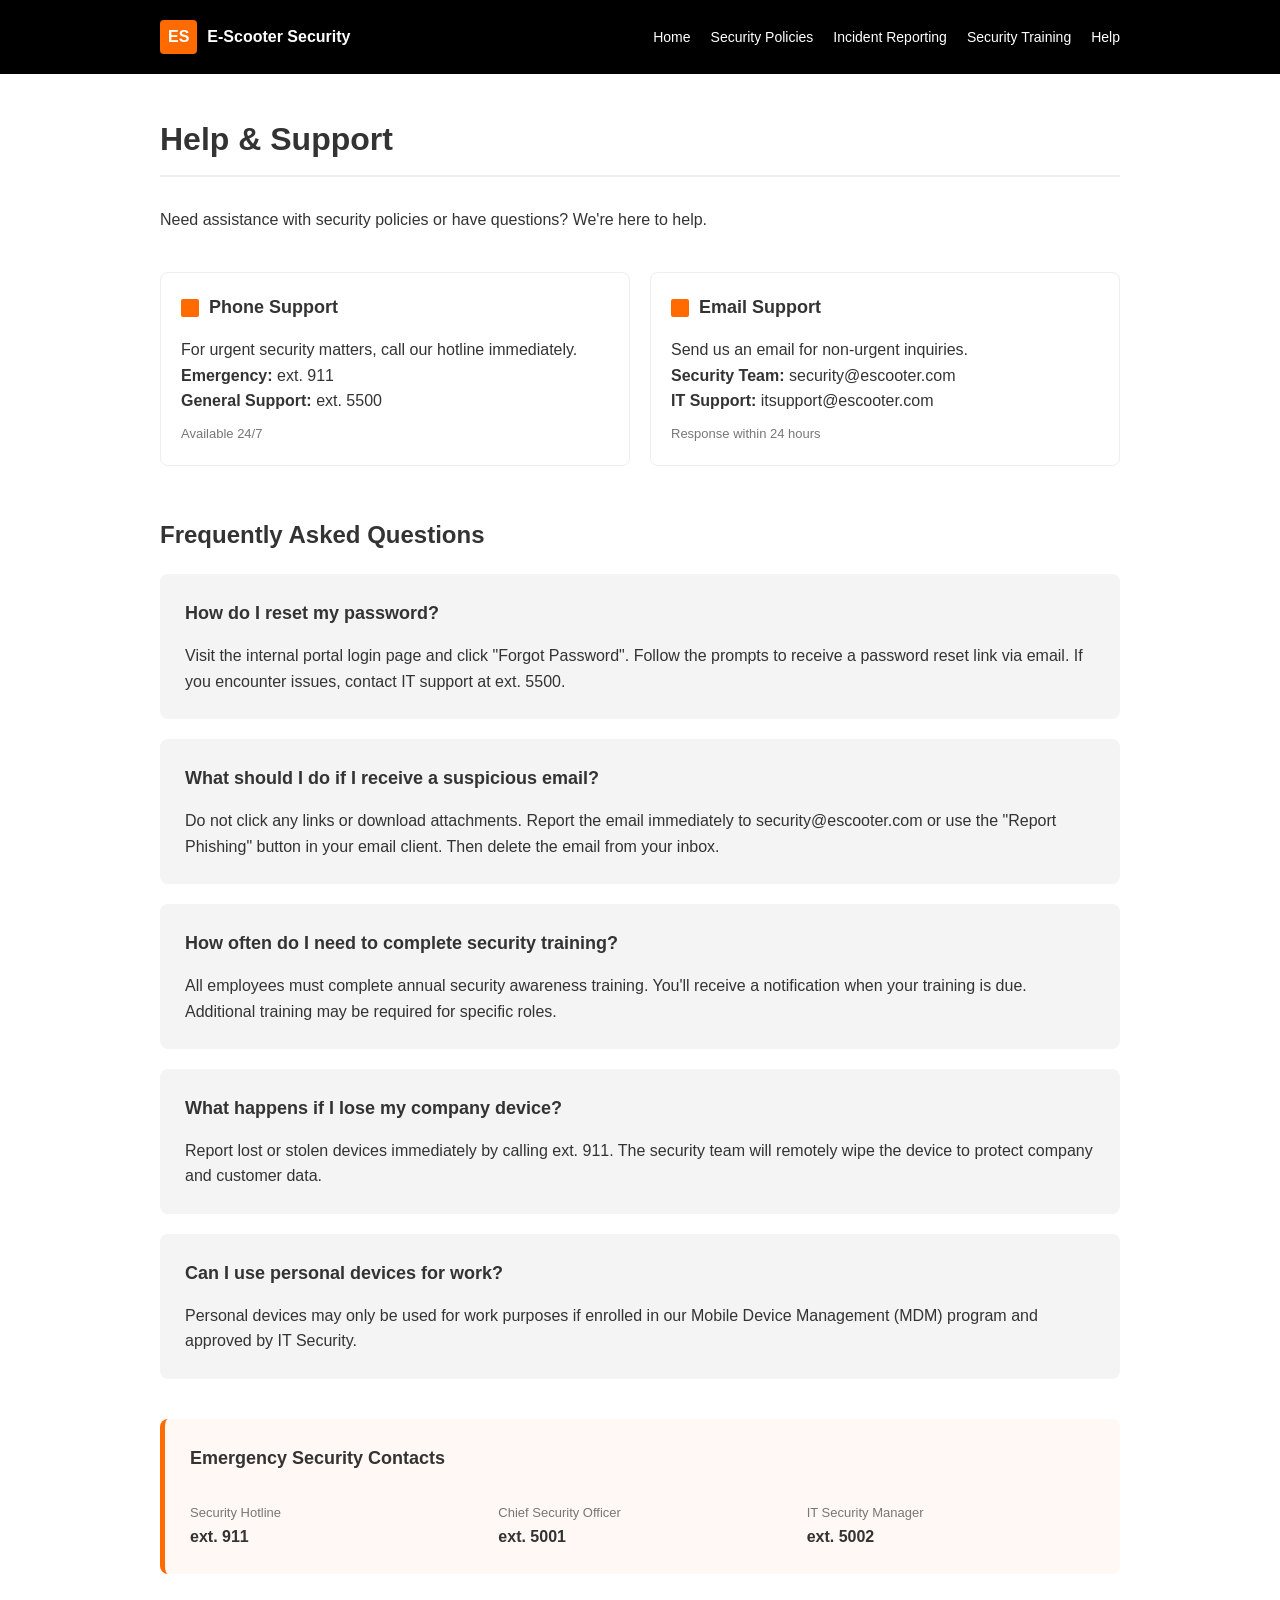
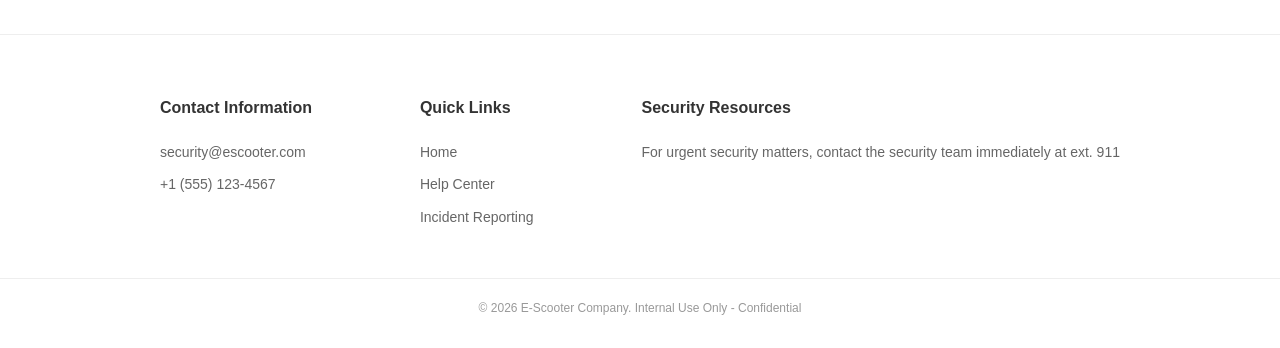
==== help.html @ 51e4af19 "Add files via upload" ====
<!DOCTYPE html>
<html lang="en">
<head>
    <meta charset="UTF-8">
    <meta name="viewport" content="width=device-width, initial-scale=1.0">
    <title>Help & Support - E-Scooter Security</title>
    <link rel="stylesheet" href="style.css">
</head>
<body>

    <header>
        <div class="container nav-container">
            <div class="logo">
                <span class="logo-icon">ES</span>
                <span class="logo-text">E-Scooter Security</span>
            </div>
            <nav>
				<ul>
					<li><a href="index.html">Home</a></li>
					<li><a href="policies.html">Security Policies</a></li>
					<li><a href="reporting.html">Incident Reporting</a></li>
					<li><a href="training.html">Security Training</a></li>
					<li><a href="help.html">Help</a></li>
				</ul>
			</nav>
        </div>
    </header>

    <main class="container page-content">
        <div style="text-align: left; margin-bottom: 40px;">
            <h1 class="page-title"> Help & Support</h1>
            <p>Need assistance with security policies or have questions? We're here to help.</p>
        </div>

        <div class="flex-row">
            <div class="simple-card">
                <h3><span class="orange-box-icon"></span>Phone Support</h3>
                <p>For urgent security matters, call our hotline immediately.</p>
                <p><strong>Emergency:</strong> ext. 911</p>
                <p><strong>General Support:</strong> ext. 5500</p>
                <p class="small-text">Available 24/7</p>
            </div>
            <div class="simple-card">
                <h3><span class="orange-box-icon"></span>Email Support</h3>
                <p>Send us an email for non-urgent inquiries.</p>
                <p><strong>Security Team:</strong> security@escooter.com</p>
                <p><strong>IT Support:</strong> itsupport@escooter.com</p>
                <p class="small-text">Response within 24 hours</p>
            </div>
        </div>

        <h2 class="section-subtitle" style="margin-top: 50px;">Frequently Asked Questions</h2>
        
        <div class="info-box gray-box">
            <h3>How do I reset my password?</h3>
            <p>Visit the internal portal login page and click "Forgot Password". Follow the prompts to receive a password reset link via email. If you encounter issues, contact IT support at ext. 5500.</p>
        </div>

        <div class="info-box gray-box">
            <h3>What should I do if I receive a suspicious email?</h3>
            <p>Do not click any links or download attachments. Report the email immediately to security@escooter.com or use the "Report Phishing" button in your email client. Then delete the email from your inbox.</p>
        </div>

        <div class="info-box gray-box">
            <h3>How often do I need to complete security training?</h3>
            <p>All employees must complete annual security awareness training. You'll receive a notification when your training is due. Additional training may be required for specific roles.</p>
        </div>

        <div class="info-box gray-box">
            <h3>What happens if I lose my company device?</h3>
            <p>Report lost or stolen devices immediately by calling ext. 911. The security team will remotely wipe the device to protect company and customer data.</p>
        </div>

        <div class="info-box gray-box">
            <h3>Can I use personal devices for work?</h3>
            <p>Personal devices may only be used for work purposes if enrolled in our Mobile Device Management (MDM) program and approved by IT Security.</p>
        </div>

        <div class="info-box orange-border-box" style="margin-top: 40px;">
            <h3 style="margin-bottom: 20px;">Emergency Security Contacts</h3>
            <div class="flex-row" style="border:none;">
                <div style="flex:1">
                    <p class="small-text">Security Hotline</p>
                    <p><strong>ext. 911</strong></p>
                </div>
                <div style="flex:1">
                    <p class="small-text">Chief Security Officer</p>
                    <p><strong>ext. 5001</strong></p>
                </div>
                <div style="flex:1">
                    <p class="small-text">IT Security Manager</p>
                    <p><strong>ext. 5002</strong></p>
                </div>
            </div>
        </div>
    </main>

    <footer>
        <div class="container footer-grid">
            <div>
                <h4>Contact Information</h4>
                <p>security@escooter.com</p>
                <p>+1 (555) 123-4567</p>
            </div>
            <div>
                <h4>Quick Links</h4>
                <p><a href="index.html">Home</a></p>
                <p><a href="help.html">Help Center</a></p>
                <p><a href="reporting.html">Incident Reporting</a></p>
            </div>
            <div>
                <h4>Security Resources</h4>
                <p>For urgent security matters, contact the security team immediately at ext. 911</p>
            </div>
        </div>
        <div class="copyright">
            © 2026 E-Scooter Company. Internal Use Only - Confidential
        </div>
    </footer>

</body>
</html>
---- style.css ----
* {
    margin: 0;
    padding: 0;
    box-sizing: border-box;
}

body {
    font-family: Arial, sans-serif;
    line-height: 1.6;
    color: #333;
    background-color: #ffffff;
}

.container {
    max-width: 1000px;
    margin: 0 auto;
    padding: 0 20px;
}


header {
    background-color: #000;
    color: #fff;
    padding: 20px 0;
}

.nav-container {
    display: flex;
    justify-content: space-between;
    align-items: center;
}

.logo {
    display: flex;
    align-items: center;
    font-weight: bold;
}

.logo-icon {
    background-color: #ff6b00;
    padding: 4px 8px;
    border-radius: 4px;
    margin-right: 10px;
}

nav ul {
    display: flex;
    list-style: none;
}

nav ul li {
    margin-left: 20px;
}

nav ul li a {
    color: #fff;
    text-decoration: none;
    font-size: 14px;
}

nav ul li a:hover {
    color: #ff6b00;
}


.hero {
    background-color: #111;
    color: #fff;
    text-align: center;
    padding: 100px 20px;
}

.hero h1 {
    font-size: 40px;
    margin-bottom: 20px;
}

.hero p {
    max-width: 600px;
    margin: 0 auto;
    color: #aaa;
}


.main-content {
    padding: 60px 0;
}

.grid-container {
    display: flex;
    flex-wrap: wrap;
    gap: 30px;
}

.card {
    background: #fff;
    border: 1px solid #ddd;
    border-radius: 4px;
    padding: 30px;
    flex: 1 1 calc(50% - 30px);
}

.card h3 {
    margin-bottom: 15px;
    color: #000;
}

.card p {
    font-size: 14px;
    color: #555;
}


.stats {
    padding: 60px 0;
    background-color: #f9f9f9;
    text-align: center;
}

.stats-grid {
    display: flex;
    justify-content: space-around;
}

.stat-item h2 {
    color: #ff6b00;
    font-size: 36px;
    margin-bottom: 10px;
}

.stat-item p {
    font-size: 14px;
}


footer {
    padding: 60px 0 30px;
    border-top: 1px solid #eee;
}

.footer-grid {
    display: flex;
    justify-content: space-between;
    margin-bottom: 40px;
}

.footer-grid h4 {
    margin-bottom: 20px;
    font-size: 16px;
}

.footer-grid p, .footer-grid a {
    font-size: 14px;
    color: #666;
    text-decoration: none;
    margin-bottom: 10px;
    display: block;
}

.copyright {
    text-align: center;
    font-size: 12px;
    color: #999;
    border-top: 1px solid #eee;
    padding-top: 20px;
}

.card {
      transition: all 0.3s ease;
    cursor: pointer;
}

.card:hover {
    box-shadow: 0 10px 20px rgba(0, 0, 0, 0.1);
    
    transform: translateY(-2px);
    
    border-color: #ff6b00;
}
.card:hover h3 {
    color: #ff6b00;
}

.page-content {
    padding: 40px 20px;
}

.page-title {
    font-size: 32px;
    margin-bottom: 30px;
    border-bottom: 2px solid #eee;
    padding-bottom: 10px;
}

.policy-section {
    margin-bottom: 40px;
}

.section-subtitle {
    font-size: 24px;
    margin-bottom: 15px;
    color: #333;
}

.info-box {
    padding: 25px;
    border-radius: 8px;
    margin: 20px 0;
}

.gray-box {
    background-color: #f4f4f4;
}

.orange-border-box {
    background-color: #fff8f4;
    border-left: 5px solid #ff6b00;
}

.info-box h3 {
    margin-bottom: 15px;
    font-size: 18px;
}

.info-box ul {
    padding-left: 20px;
}

.info-box li {
    margin-bottom: 8px;
}

.small-text {
    font-size: 13px;
    color: #777;
    margin-top: 10px;
}

.flex-row {
    display: flex;
    gap: 20px;
    margin-top: 20px;
}

.simple-card {
    flex: 1;
    border: 1px solid #eee;
    padding: 20px;
    border-radius: 8px;
}

.simple-card h3 {
    margin-bottom: 15px;
    font-size: 18px;
}

.questions-bar {
    background-color: #f0f0f0;
    padding: 15px;
    border-radius: 4px;
    font-size: 14px;
    margin-top: 50px;
}

.form-container {
    background: #fff;
    border: 1px solid #eee;
    padding: 30px;
    border-radius: 8px;
    margin-bottom: 40px;
}

.form-group {
    margin-bottom: 20px;
}

.form-group label {
    display: block;
    margin-bottom: 8px;
    font-weight: bold;
    font-size: 14px;
}

.form-group input, 
.form-group select, 
.form-group textarea {
    width: 100%;
    padding: 12px;
    border: 1px solid #ccc;
    border-radius: 4px;
    font-family: inherit;
}

.form-note {
    background-color: #f8f8f8;
    padding: 15px;
    font-size: 13px;
    color: #666;
    text-align: center;
    margin-bottom: 20px;
    border-radius: 4px;
}

.submit-btn {
    background-color: #ff6b00;
    color: white;
    border: none;
    padding: 15px 30px;
    font-size: 16px;
    font-weight: bold;
    border-radius: 4px;
    cursor: pointer;
    width: 100%;
    transition: background 0.3s;
}

.submit-btn:hover {
    background-color: #e66000;
}

.orange-bullets {
    list-style: none;
    padding-left: 5px !important;
}

.orange-bullets li::before {
    content: "•";
    color: #ff6b00;
    font-weight: bold;
    display: inline-block; 
    width: 1em;
    margin-left: -1em;
}

.dot-list {
    list-style-type: disc;
    padding-left: 20px;
    font-size: 14px;
    color: #555;
}

.dot-list li {
    margin-bottom: 5px;
}

.info-box h4 {
    margin-bottom: 10px;
    color: #333;
    font-size: 16px;
}
.orange-box-icon {
    display: inline-block;
    width: 18px;
    height: 18px;
    background-color: #ff6b00; 
    margin-right: 10px;
    vertical-align: middle;
    border-radius: 2px; 
}


.simple-card h3, .info-box h3, .policy-section h2 {
    display: flex;
    align-items: center;
}
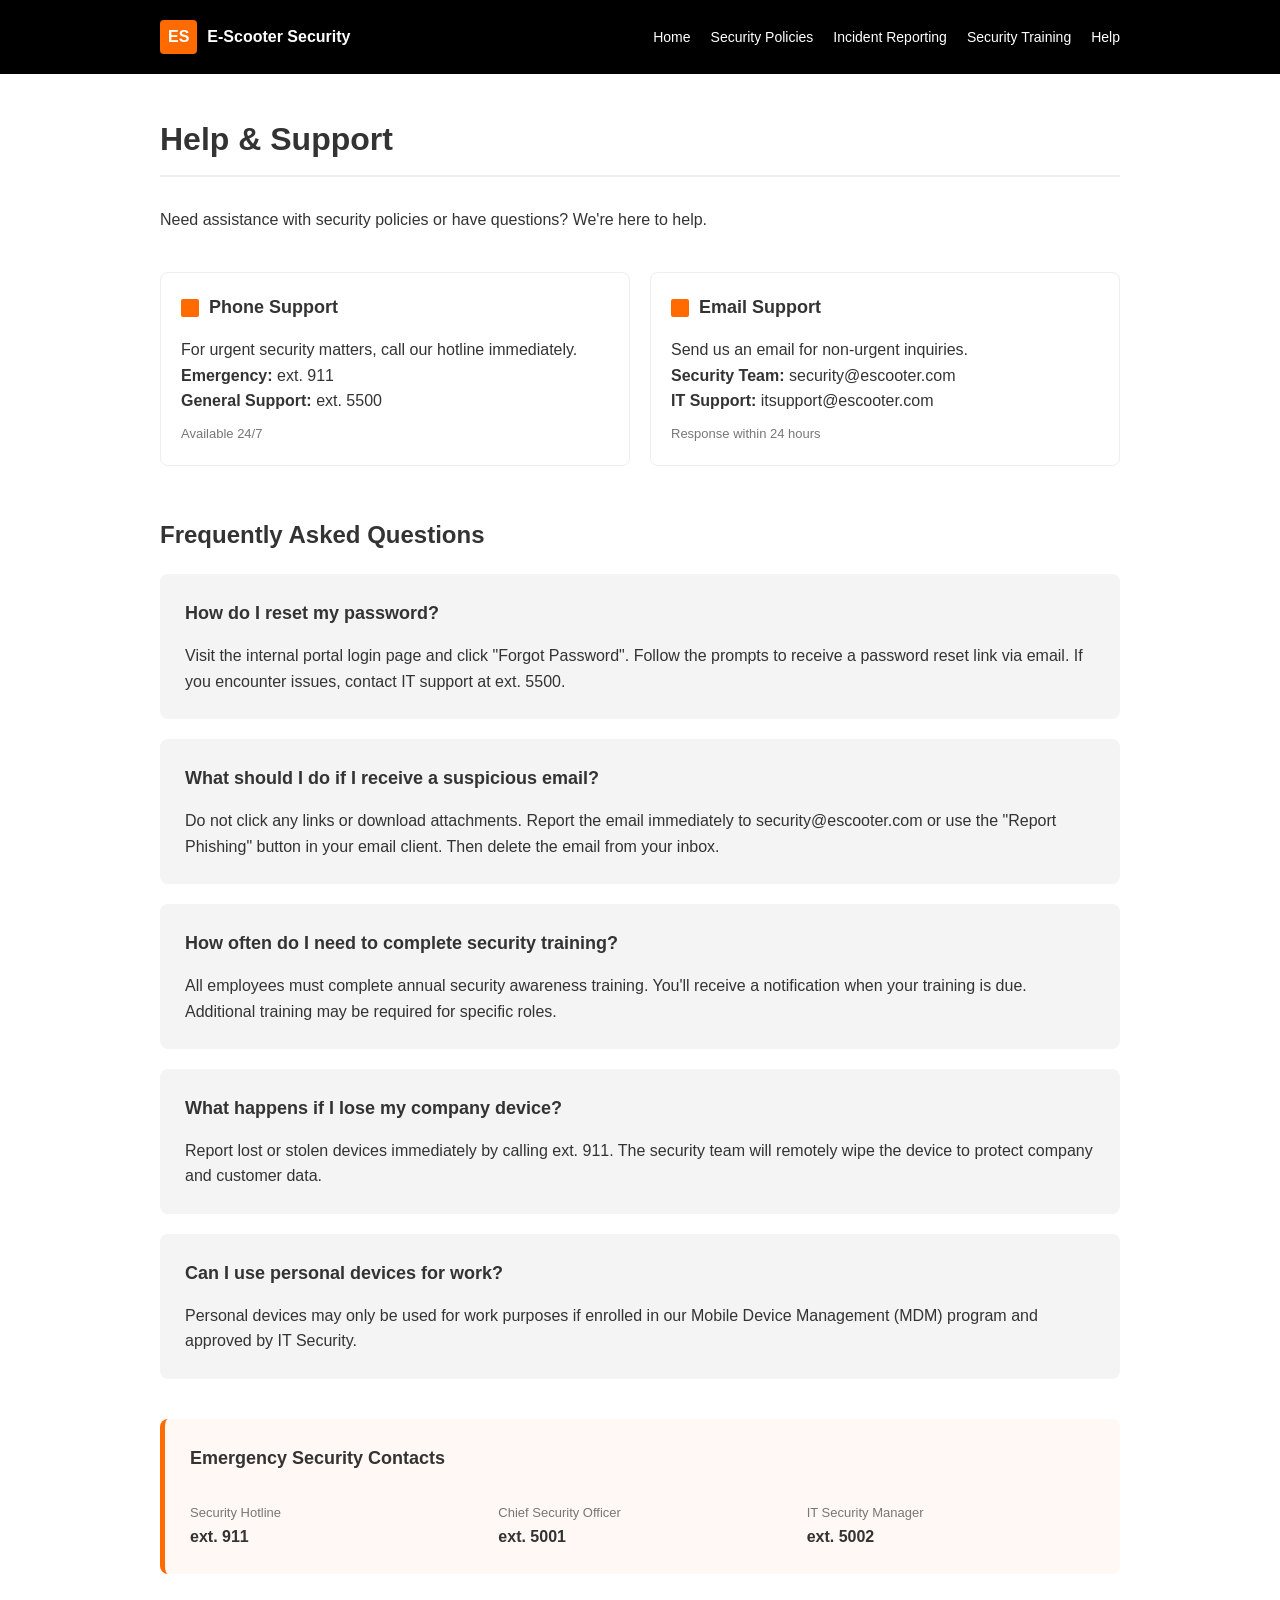
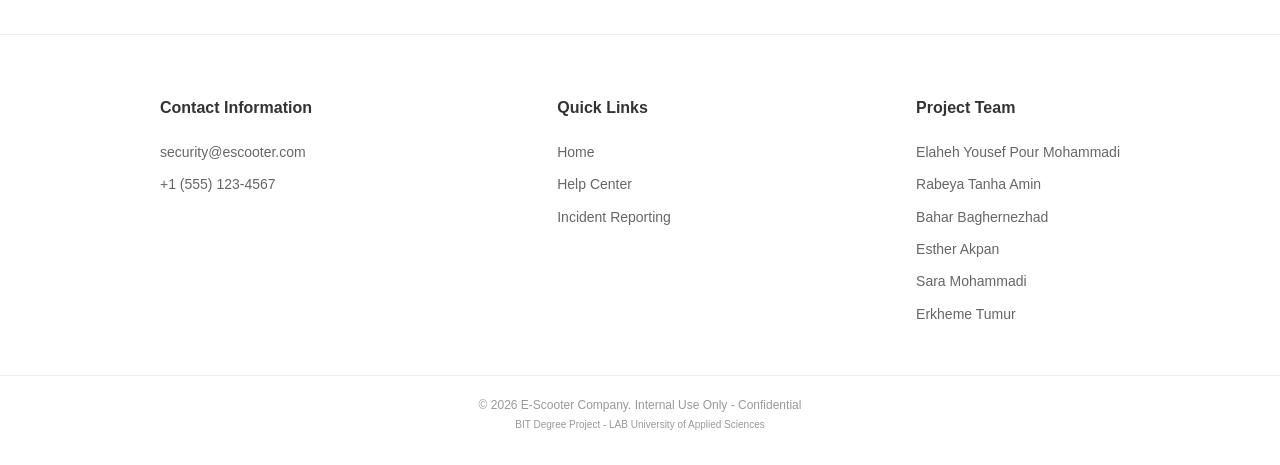
==== commit e5fce585: "Update help.html change footer" ====
--- a/help.html
+++ b/help.html
@@ -109,14 +109,20 @@
                 <p><a href="reporting.html">Incident Reporting</a></p>
             </div>
             <div>
-                <h4>Security Resources</h4>
-                <p>For urgent security matters, contact the security team immediately at ext. 911</p>
+                <h4>Project Team</h4>
+                <p>Elaheh Yousef Pour Mohammadi</p>
+                <p>Rabeya Tanha Amin</p>
+                <p>Bahar Baghernezhad</p>
+				<p>Esther Akpan</p>
+				<p>Sara Mohammadi</p>
+				<p>Erkheme Tumur</p>
             </div>
         </div>
         <div class="copyright">
-            © 2026 E-Scooter Company. Internal Use Only - Confidential
+            © 2026 E-Scooter Company. Internal Use Only - Confidential <br>
+            <small>BIT Degree Project - LAB University of Applied Sciences</small>
         </div>
     </footer>
 
 </body>
-</html>+</html>
